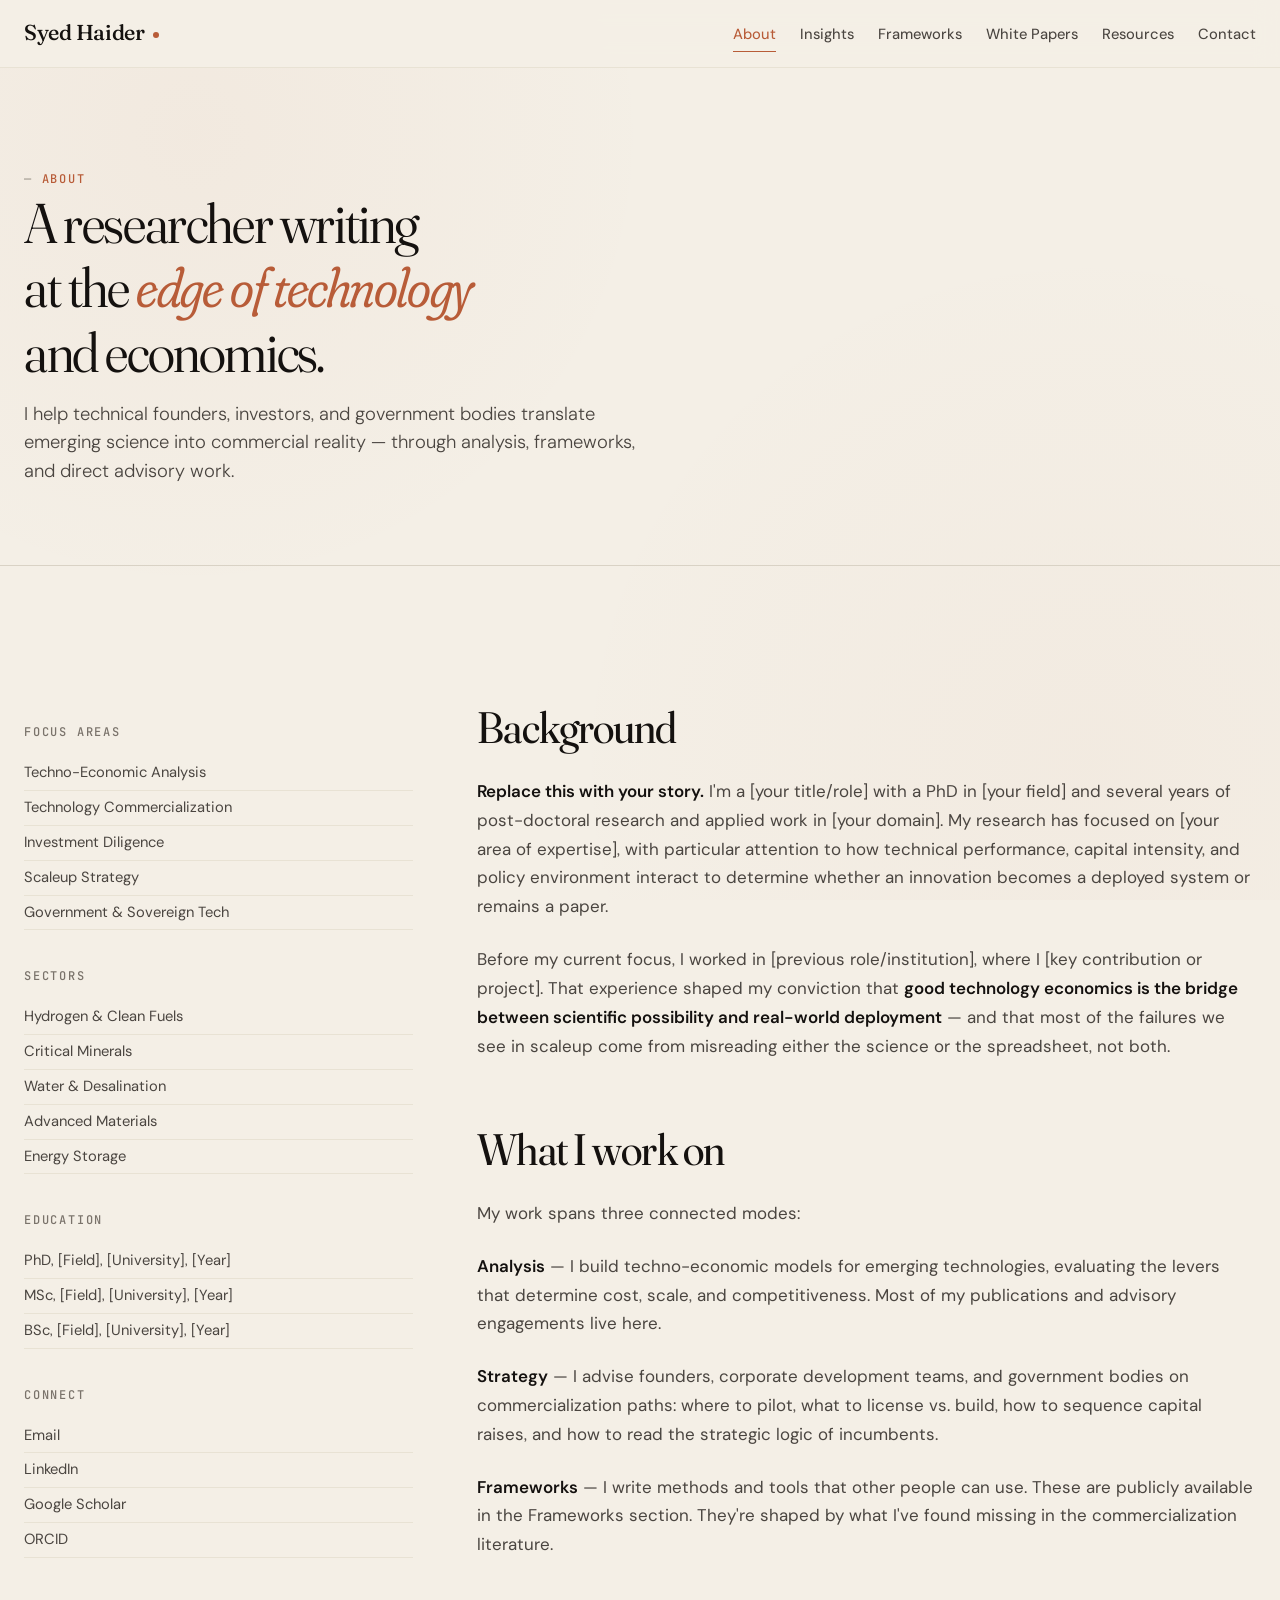
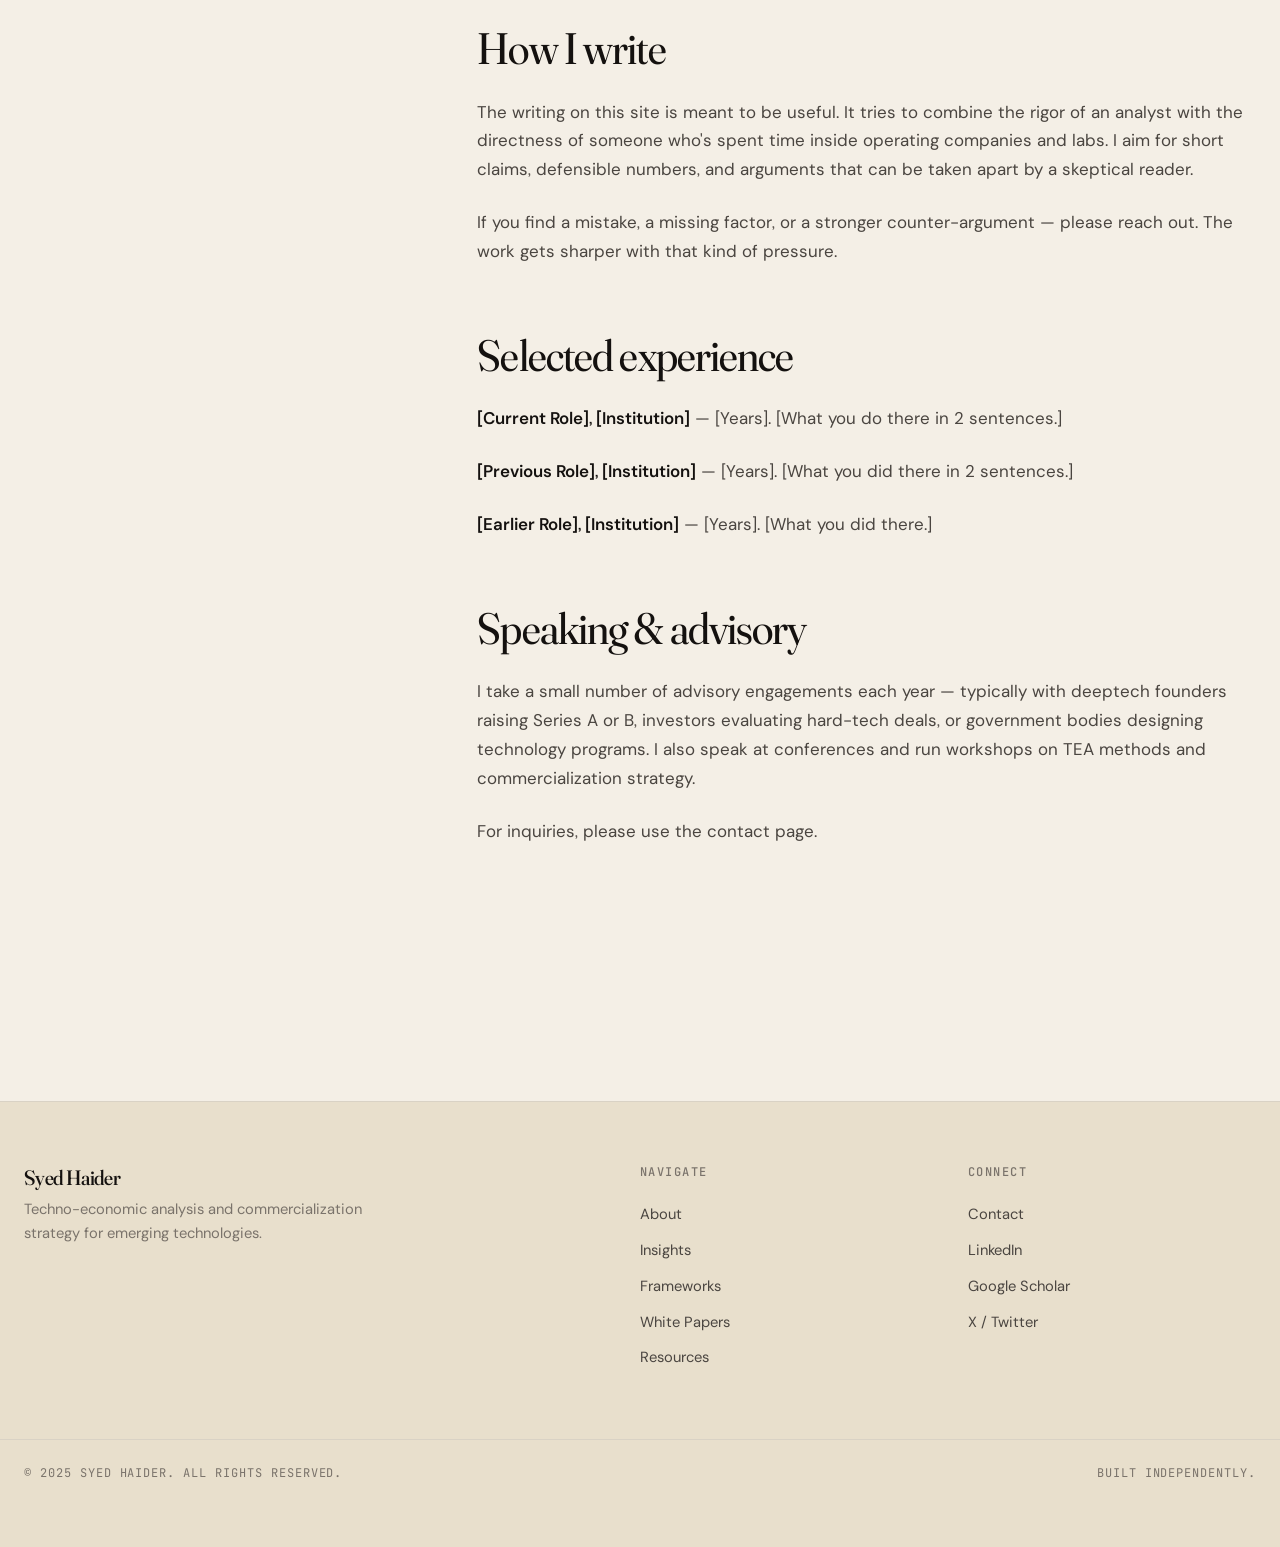
==== about.html @ 0ef3a5c2 "Update about.html" ====
<!DOCTYPE html>
<html lang="en">
<head>
  <meta charset="UTF-8">
  <meta name="viewport" content="width=device-width, initial-scale=1.0">
  <title>About — Syed Haider</title>
  <meta name="description" content="About Syed Haider — techno-economic analyst, technology commercialization specialist, and independent advisor.">
  <link rel="preconnect" href="https://fonts.googleapis.com">
  <link rel="preconnect" href="https://fonts.gstatic.com" crossorigin>
  <link href="https://fonts.googleapis.com/css2?family=Fraunces:ital,opsz,wght,SOFT@0,9..144,100..900,0..100;1,9..144,100..900,0..100&family=DM+Sans:opsz,wght@9..40,300..700&family=JetBrains+Mono:wght@400;500&display=swap" rel="stylesheet">
  <link rel="stylesheet" href="css/styles.css">
</head>
<body>

  <nav class="nav">
    <div class="nav-inner">
      <a href="index.html" class="nav-brand">Syed Haider</a>
      <button class="nav-toggle" aria-label="Toggle navigation"><span></span><span></span><span></span></button>
      <ul class="nav-links">
        <li><a href="about.html" class="active">About</a></li>
        <li><a href="insights.html">Insights</a></li>
        <li><a href="frameworks.html">Frameworks</a></li>
        <li><a href="white-papers.html">White Papers</a></li>
        <li><a href="resources.html">Resources</a></li>
        <li><a href="contact.html">Contact</a></li>
      </ul>
    </div>
  </nav>

  <header class="page-header">
    <div class="container">
      <span class="eyebrow fade-up">About</span>
      <h1 class="fade-up">A researcher writing<br>at the <em>edge of technology</em><br>and economics.</h1>
      <p class="lead fade-up">I help technical founders, investors, and government bodies translate emerging science into commercial reality — through analysis, frameworks, and direct advisory work.</p>
    </div>
  </header>

  <section>
    <div class="container">
      <div class="about-grid">

        <!-- SIDEBAR -->
        <aside class="about-sidebar">

          <h4>Focus Areas</h4>
          <ul>
            <li>Techno-Economic Analysis</li>
            <li>Technology Commercialization</li>
            <li>Investment Diligence</li>
            <li>Scaleup Strategy</li>
            <li>Government & Sovereign Tech</li>
          </ul>

          <h4>Sectors</h4>
          <ul>
            <li>Hydrogen & Clean Fuels</li>
            <li>Critical Minerals</li>
            <li>Water & Desalination</li>
            <li>Advanced Materials</li>
            <li>Energy Storage</li>
          </ul>

          <h4>Education</h4>
          <ul>
            <li>PhD, [Field], [University], [Year]</li>
            <li>MSc, [Field], [University], [Year]</li>
            <li>BSc, [Field], [University], [Year]</li>
          </ul>

          <h4>Connect</h4>
          <ul>
            <li><a href="contact.html">Email</a></li>
            <li><a href="#" target="_blank">LinkedIn</a></li>
            <li><a href="#" target="_blank">Google Scholar</a></li>
            <li><a href="#" target="_blank">ORCID</a></li>
          </ul>

        </aside>

        <!-- MAIN CONTENT -->
        <div class="about-content">

          <h2>Background</h2>
          <p>
            <strong>Replace this with your story.</strong> I'm a [your title/role] with a PhD in [your field] and several years of post-doctoral research and applied work in [your domain].
            My research has focused on [your area of expertise], with particular attention to how technical performance, capital intensity, and policy environment interact to determine whether an innovation becomes a deployed system or remains a paper.
          </p>
          <p>
            Before my current focus, I worked in [previous role/institution], where I [key contribution or project]. That experience shaped my conviction that <strong>good technology economics is the bridge between scientific possibility and real-world deployment</strong> — and that most of the failures we see in scaleup come from misreading either the science or the spreadsheet, not both.
          </p>

          <h2>What I work on</h2>
          <p>
            My work spans three connected modes:
          </p>
          <p>
            <strong>Analysis</strong> — I build techno-economic models for emerging technologies, evaluating the levers that determine cost, scale, and competitiveness. Most of my publications and advisory engagements live here.
          </p>
          <p>
            <strong>Strategy</strong> — I advise founders, corporate development teams, and government bodies on commercialization paths: where to pilot, what to license vs. build, how to sequence capital raises, and how to read the strategic logic of incumbents.
          </p>
          <p>
            <strong>Frameworks</strong> — I write methods and tools that other people can use. These are publicly available in the <a href="frameworks.html">Frameworks</a> section. They're shaped by what I've found missing in the commercialization literature.
          </p>

          <h2>How I write</h2>
          <p>
            The writing on this site is meant to be useful. It tries to combine the rigor of an analyst with the directness of someone who's spent time inside operating companies and labs. I aim for short claims, defensible numbers, and arguments that can be taken apart by a skeptical reader.
          </p>
          <p>
            If you find a mistake, a missing factor, or a stronger counter-argument — please reach out. The work gets sharper with that kind of pressure.
          </p>

          <h2>Selected experience</h2>
          <p>
            <strong>[Current Role], [Institution]</strong> — [Years]. [What you do there in 2 sentences.]
          </p>
          <p>
            <strong>[Previous Role], [Institution]</strong> — [Years]. [What you did there in 2 sentences.]
          </p>
          <p>
            <strong>[Earlier Role], [Institution]</strong> — [Years]. [What you did there.]
          </p>

          <h2>Speaking & advisory</h2>
          <p>
            I take a small number of advisory engagements each year — typically with deeptech founders raising Series A or B, investors evaluating hard-tech deals, or government bodies designing technology programs. I also speak at conferences and run workshops on TEA methods and commercialization strategy.
          </p>
          <p>
            For inquiries, please use the <a href="contact.html">contact page</a>.
          </p>

        </div>
      </div>
    </div>
  </section>

  <footer class="footer">
    <div class="footer-inner">
      <div class="footer-brand">
        <h4>Syed Haider</h4>
        <p>Techno-economic analysis and commercialization strategy for emerging technologies.</p>
      </div>
      <div class="footer-col">
        <h5>Navigate</h5>
        <ul>
          <li><a href="about.html">About</a></li>
          <li><a href="insights.html">Insights</a></li>
          <li><a href="frameworks.html">Frameworks</a></li>
          <li><a href="white-papers.html">White Papers</a></li>
          <li><a href="resources.html">Resources</a></li>
        </ul>
      </div>
      <div class="footer-col">
        <h5>Connect</h5>
        <ul>
          <li><a href="contact.html">Contact</a></li>
          <li><a href="#" target="_blank">LinkedIn</a></li>
          <li><a href="#" target="_blank">Google Scholar</a></li>
          <li><a href="#" target="_blank">X / Twitter</a></li>
        </ul>
      </div>
    </div>
    <div class="footer-bottom">
      <span>© 2025 Syed Haider. All rights reserved.</span>
      <span>Built independently.</span>
    </div>
  </footer>

  <script src="js/main.js"></script>
</body>
</html>
---- css/styles.css ----
/* ============================================================
   PERSONAL WEBSITE — EDITORIAL ANALYST AESTHETIC
   Built for techno-economic analysis & technology commercialization
   ============================================================ */

/* -------- DESIGN TOKENS -------- */
:root {
  /* Paper palette */
  --paper: #F4EFE6;
  --paper-alt: #FBFAF6;
  --paper-soft: #EEE7D8;
  --paper-deep: #E8DFCC;

  /* Ink palette */
  --ink: #14110F;
  --ink-mid: #4A4540;
  --ink-soft: #7A736B;
  --ink-faint: #A39D93;

  /* Accent — terracotta/rust */
  --accent: #B85C38;
  --accent-dark: #8C3F1F;
  --accent-soft: #E8B597;
  --accent-faint: #F4D9C5;

  /* Structural */
  --border: #D9D2C5;
  --border-soft: #E8E2D4;
  --border-strong: #A39D93;

  /* Typography */
  --font-display: 'Fraunces', 'Times New Roman', Georgia, serif;
  --font-body: 'DM Sans', -apple-system, BlinkMacSystemFont, sans-serif;
  --font-mono: 'JetBrains Mono', 'Courier New', monospace;

  /* Spacing scale */
  --space-2xs: 0.25rem;
  --space-xs: 0.5rem;
  --space-sm: 1rem;
  --space-md: 1.5rem;
  --space-lg: 2.5rem;
  --space-xl: 4rem;
  --space-2xl: 6rem;
  --space-3xl: 9rem;

  /* Layout */
  --container-max: 1280px;
  --content-max: 720px;
  --content-wide: 920px;

  /* Motion */
  --transition: 0.3s cubic-bezier(0.4, 0, 0.2, 1);
  --transition-slow: 0.6s cubic-bezier(0.4, 0, 0.2, 1);
}

/* -------- RESET & BASE -------- */
*, *::before, *::after {
  box-sizing: border-box;
  margin: 0;
  padding: 0;
}

html {
  scroll-behavior: smooth;
  -webkit-text-size-adjust: 100%;
}

body {
  font-family: var(--font-body);
  font-size: 17px;
  line-height: 1.6;
  color: var(--ink);
  background: var(--paper);
  background-image:
    radial-gradient(circle at 15% 15%, rgba(184, 92, 56, 0.04) 0%, transparent 35%),
    radial-gradient(circle at 85% 85%, rgba(184, 92, 56, 0.03) 0%, transparent 40%);
  background-attachment: fixed;
  -webkit-font-smoothing: antialiased;
  -moz-osx-font-smoothing: grayscale;
  font-feature-settings: 'kern', 'liga', 'ss01';
  min-height: 100vh;
}

img { max-width: 100%; height: auto; display: block; }
a { color: inherit; text-decoration: none; transition: color var(--transition); }
button { font: inherit; cursor: pointer; border: none; background: none; color: inherit; }

/* -------- TYPOGRAPHY -------- */
h1, h2, h3, h4, h5, h6 {
  font-family: var(--font-display);
  font-weight: 400;
  line-height: 1.15;
  color: var(--ink);
  font-feature-settings: 'kern', 'liga', 'ss01', 'ss02';
  font-variation-settings: 'opsz' 144, 'SOFT' 30;
}

h1 {
  font-size: clamp(2.5rem, 5.5vw, 4.75rem);
  letter-spacing: -0.025em;
  font-weight: 350;
}

h2 {
  font-size: clamp(1.75rem, 3.5vw, 2.75rem);
  letter-spacing: -0.02em;
  font-weight: 400;
}

h3 {
  font-size: clamp(1.4rem, 2.5vw, 1.85rem);
  letter-spacing: -0.015em;
}

h4 {
  font-size: 1.25rem;
  letter-spacing: -0.01em;
  font-weight: 500;
}

p {
  margin-bottom: var(--space-sm);
  color: var(--ink-mid);
}

p.lead {
  font-size: 1.25rem;
  line-height: 1.55;
  color: var(--ink);
  font-weight: 300;
}

.eyebrow {
  font-family: var(--font-mono);
  font-size: 0.75rem;
  letter-spacing: 0.15em;
  text-transform: uppercase;
  color: var(--accent);
  font-weight: 500;
  display: inline-block;
}

.eyebrow::before {
  content: '— ';
  color: var(--ink-faint);
}

.mono { font-family: var(--font-mono); font-size: 0.85em; letter-spacing: -0.01em; }

/* -------- LAYOUT -------- */
.container {
  max-width: var(--container-max);
  margin: 0 auto;
  padding: 0 var(--space-md);
}

.container-content {
  max-width: var(--content-max);
  margin: 0 auto;
  padding: 0 var(--space-md);
}

.container-wide {
  max-width: var(--content-wide);
  margin: 0 auto;
  padding: 0 var(--space-md);
}

section { padding: var(--space-2xl) 0; }

/* -------- NAVIGATION -------- */
.nav {
  position: sticky;
  top: 0;
  z-index: 100;
  background: rgba(244, 239, 230, 0.88);
  backdrop-filter: blur(12px);
  -webkit-backdrop-filter: blur(12px);
  border-bottom: 1px solid var(--border-soft);
}

.nav-inner {
  max-width: var(--container-max);
  margin: 0 auto;
  padding: var(--space-sm) var(--space-md);
  display: flex;
  align-items: center;
  justify-content: space-between;
  gap: var(--space-md);
}

.nav-brand {
  font-family: var(--font-display);
  font-size: 1.35rem;
  font-weight: 500;
  letter-spacing: -0.02em;
  color: var(--ink);
  display: flex;
  align-items: baseline;
  gap: 0.4em;
}

.nav-brand::after {
  content: '';
  display: inline-block;
  width: 6px;
  height: 6px;
  background: var(--accent);
  border-radius: 50%;
  transform: translateY(-2px);
}

.nav-links {
  display: flex;
  list-style: none;
  gap: var(--space-md);
  align-items: center;
}

.nav-links a {
  font-size: 0.92rem;
  color: var(--ink-mid);
  padding: 0.4em 0;
  position: relative;
  font-weight: 450;
}

.nav-links a:hover { color: var(--ink); }

.nav-links a.active {
  color: var(--accent);
}

.nav-links a.active::after {
  content: '';
  position: absolute;
  bottom: -2px;
  left: 0;
  right: 0;
  height: 1px;
  background: var(--accent);
}

.nav-toggle {
  display: none;
  flex-direction: column;
  gap: 5px;
  padding: 6px;
}

.nav-toggle span {
  width: 22px;
  height: 1.5px;
  background: var(--ink);
  transition: var(--transition);
}

/* -------- HERO -------- */
.hero {
  padding: var(--space-3xl) 0 var(--space-2xl);
  position: relative;
  overflow: hidden;
}

.hero-grid {
  display: grid;
  grid-template-columns: 1fr;
  gap: var(--space-xl);
  align-items: end;
}

.hero h1 {
  margin-bottom: var(--space-md);
  font-weight: 350;
}

.hero h1 em {
  font-style: italic;
  color: var(--accent);
  font-weight: 300;
  font-variation-settings: 'opsz' 144, 'SOFT' 100;
}

.hero-meta {
  display: flex;
  flex-wrap: wrap;
  gap: var(--space-md);
  margin-top: var(--space-lg);
  padding-top: var(--space-md);
  border-top: 1px solid var(--border);
  font-family: var(--font-mono);
  font-size: 0.8rem;
  letter-spacing: 0.05em;
  text-transform: uppercase;
  color: var(--ink-soft);
}

.hero-meta span::before {
  content: '◆ ';
  color: var(--accent);
  font-size: 0.7em;
  margin-right: 0.4em;
}

/* -------- LATEST INSIGHTS GRID -------- */
.section-header {
  display: flex;
  justify-content: space-between;
  align-items: end;
  margin-bottom: var(--space-xl);
  padding-bottom: var(--space-sm);
  border-bottom: 1px solid var(--border);
  gap: var(--space-md);
  flex-wrap: wrap;
}

.section-header h2 { margin-top: var(--space-xs); }

.section-link {
  font-family: var(--font-mono);
  font-size: 0.78rem;
  letter-spacing: 0.1em;
  text-transform: uppercase;
  color: var(--accent);
  border-bottom: 1px solid var(--accent);
  padding-bottom: 2px;
  transition: var(--transition);
}

.section-link:hover {
  color: var(--accent-dark);
  letter-spacing: 0.14em;
}

/* Insights grid */
.insights-grid {
  display: grid;
  grid-template-columns: repeat(auto-fit, minmax(280px, 1fr));
  gap: var(--space-lg);
}

.insight-card {
  display: flex;
  flex-direction: column;
  padding: var(--space-md) 0;
  border-top: 1px solid var(--ink);
  transition: var(--transition);
  background: transparent;
}

.insight-card:hover { transform: translateY(-3px); }
.insight-card:hover h3 { color: var(--accent); }

.insight-card .category {
  font-family: var(--font-mono);
  font-size: 0.7rem;
  letter-spacing: 0.12em;
  text-transform: uppercase;
  color: var(--accent);
  margin-bottom: var(--space-sm);
}

.insight-card h3 {
  margin-bottom: var(--space-sm);
  transition: color var(--transition);
}

.insight-card p {
  color: var(--ink-soft);
  font-size: 0.94rem;
  line-height: 1.55;
}

.insight-card .meta {
  margin-top: auto;
  padding-top: var(--space-sm);
  font-family: var(--font-mono);
  font-size: 0.72rem;
  letter-spacing: 0.05em;
  color: var(--ink-faint);
  text-transform: uppercase;
}

/* -------- ABOUT PREVIEW -------- */
.about-preview {
  display: grid;
  grid-template-columns: 1fr 2fr;
  gap: var(--space-xl);
  align-items: start;
  padding: var(--space-2xl) 0;
  border-top: 1px solid var(--border);
}

.about-preview-label {
  font-family: var(--font-mono);
  font-size: 0.78rem;
  letter-spacing: 0.15em;
  text-transform: uppercase;
  color: var(--ink-soft);
  padding-top: 0.6em;
}

.about-preview-content p {
  font-family: var(--font-display);
  font-size: clamp(1.25rem, 2.2vw, 1.7rem);
  line-height: 1.4;
  color: var(--ink);
  font-weight: 350;
  margin-bottom: var(--space-md);
  font-variation-settings: 'opsz' 96, 'SOFT' 40;
}

.about-preview-content p:last-child { margin-bottom: 0; }

/* -------- FRAMEWORKS PREVIEW -------- */
.frameworks-list {
  display: grid;
  grid-template-columns: 1fr;
  gap: 0;
  margin-top: var(--space-lg);
}

.framework-row {
  display: grid;
  grid-template-columns: 60px 1fr auto;
  gap: var(--space-lg);
  padding: var(--space-lg) 0;
  border-top: 1px solid var(--border);
  align-items: center;
  transition: var(--transition);
  position: relative;
}

.framework-row:last-child { border-bottom: 1px solid var(--border); }

.framework-row:hover {
  padding-left: var(--space-md);
}

.framework-row:hover h3 { color: var(--accent); }
.framework-row:hover .framework-number { color: var(--accent); }

.framework-number {
  font-family: var(--font-mono);
  font-size: 0.85rem;
  color: var(--ink-faint);
  letter-spacing: 0.05em;
  transition: var(--transition);
}

.framework-row h3 {
  font-size: clamp(1.3rem, 2vw, 1.65rem);
  margin-bottom: var(--space-2xs);
  transition: color var(--transition);
}

.framework-row p {
  color: var(--ink-soft);
  font-size: 0.95rem;
  margin: 0;
}

.framework-arrow {
  font-family: var(--font-display);
  font-size: 1.5rem;
  color: var(--ink-faint);
  transition: var(--transition);
}

.framework-row:hover .framework-arrow {
  color: var(--accent);
  transform: translateX(6px);
}

/* -------- ABOUT PAGE -------- */
.about-hero {
  padding: var(--space-2xl) 0 var(--space-lg);
}

.about-grid {
  display: grid;
  grid-template-columns: 1fr 2fr;
  gap: var(--space-xl);
  align-items: start;
  padding: var(--space-lg) 0;
}

.about-sidebar {
  position: sticky;
  top: 100px;
  padding-top: var(--space-md);
}

.about-sidebar h4 {
  font-family: var(--font-mono);
  font-size: 0.75rem;
  letter-spacing: 0.15em;
  text-transform: uppercase;
  color: var(--ink-soft);
  margin-bottom: var(--space-sm);
  font-weight: 500;
}

.about-sidebar ul {
  list-style: none;
  margin-bottom: var(--space-lg);
}

.about-sidebar li {
  padding: 0.35em 0;
  font-size: 0.92rem;
  color: var(--ink-mid);
  border-bottom: 1px solid var(--border-soft);
}

.about-content h2 {
  margin-top: var(--space-xl);
  margin-bottom: var(--space-md);
}

.about-content h2:first-child { margin-top: 0; }

.about-content p {
  font-size: 1.06rem;
  line-height: 1.7;
  margin-bottom: var(--space-md);
  color: var(--ink-mid);
}

.about-content p strong { color: var(--ink); font-weight: 600; }

/* -------- CATEGORY FILTER -------- */
.category-filter {
  display: flex;
  flex-wrap: wrap;
  gap: var(--space-xs);
  margin-bottom: var(--space-xl);
  padding-bottom: var(--space-md);
  border-bottom: 1px solid var(--border);
}

.filter-btn {
  font-family: var(--font-mono);
  font-size: 0.78rem;
  letter-spacing: 0.05em;
  text-transform: uppercase;
  padding: 0.5em 1em;
  background: transparent;
  border: 1px solid var(--border);
  color: var(--ink-mid);
  border-radius: 999px;
  transition: var(--transition);
}

.filter-btn:hover {
  border-color: var(--ink);
  color: var(--ink);
}

.filter-btn.active {
  background: var(--ink);
  color: var(--paper);
  border-color: var(--ink);
}

/* -------- POST / ARTICLE -------- */
.post-header {
  padding: var(--space-2xl) 0 var(--space-lg);
  border-bottom: 1px solid var(--border);
  margin-bottom: var(--space-xl);
}

.post-meta {
  display: flex;
  gap: var(--space-md);
  margin-bottom: var(--space-md);
  font-family: var(--font-mono);
  font-size: 0.78rem;
  text-transform: uppercase;
  letter-spacing: 0.08em;
  color: var(--ink-soft);
}

.post-meta .category { color: var(--accent); font-weight: 500; }

.post-content {
  max-width: var(--content-max);
  margin: 0 auto;
  padding: 0 var(--space-md);
}

.post-content h2 {
  margin-top: var(--space-xl);
  margin-bottom: var(--space-md);
}

.post-content h3 {
  margin-top: var(--space-lg);
  margin-bottom: var(--space-sm);
}

.post-content p {
  font-size: 1.08rem;
  line-height: 1.75;
  margin-bottom: var(--space-md);
  color: var(--ink-mid);
}

.post-content ul, .post-content ol {
  margin-bottom: var(--space-md);
  padding-left: var(--space-md);
}

.post-content li {
  font-size: 1.05rem;
  line-height: 1.7;
  margin-bottom: 0.5em;
  color: var(--ink-mid);
}

.post-content blockquote {
  border-left: 3px solid var(--accent);
  padding: var(--space-sm) var(--space-md);
  margin: var(--space-md) 0;
  font-family: var(--font-display);
  font-size: 1.3rem;
  line-height: 1.4;
  color: var(--ink);
  font-style: italic;
  background: var(--paper-alt);
}

.post-content code {
  font-family: var(--font-mono);
  font-size: 0.92em;
  background: var(--paper-soft);
  padding: 0.15em 0.4em;
  border-radius: 3px;
  color: var(--accent-dark);
}

.post-content table {
  width: 100%;
  border-collapse: collapse;
  margin: var(--space-md) 0;
  font-size: 0.95rem;
}

.post-content th, .post-content td {
  padding: 0.7em 1em;
  text-align: left;
  border-bottom: 1px solid var(--border);
}

.post-content th {
  font-family: var(--font-mono);
  font-size: 0.78rem;
  letter-spacing: 0.05em;
  text-transform: uppercase;
  color: var(--ink-soft);
  border-bottom: 2px solid var(--ink);
}

.post-content a {
  color: var(--accent);
  border-bottom: 1px solid var(--accent-soft);
  transition: var(--transition);
}

.post-content a:hover {
  color: var(--accent-dark);
  border-bottom-color: var(--accent-dark);
}

/* -------- WHITE PAPERS / RESOURCES -------- */
.paper-list {
  display: flex;
  flex-direction: column;
  gap: 0;
}

.paper-item {
  display: grid;
  grid-template-columns: auto 1fr auto;
  gap: var(--space-lg);
  padding: var(--space-lg) 0;
  border-top: 1px solid var(--border);
  align-items: center;
  transition: var(--transition);
}

.paper-item:last-child { border-bottom: 1px solid var(--border); }

.paper-item:hover h3 { color: var(--accent); }

.paper-date {
  font-family: var(--font-mono);
  font-size: 0.8rem;
  color: var(--ink-soft);
  letter-spacing: 0.05em;
  text-transform: uppercase;
  white-space: nowrap;
}

.paper-content h3 {
  margin-bottom: var(--space-2xs);
  transition: color var(--transition);
}

.paper-content p {
  margin: 0;
  color: var(--ink-soft);
  font-size: 0.95rem;
}

.paper-action {
  font-family: var(--font-mono);
  font-size: 0.78rem;
  letter-spacing: 0.1em;
  text-transform: uppercase;
  color: var(--accent);
  border: 1px solid var(--border);
  padding: 0.6em 1em;
  border-radius: 999px;
  transition: var(--transition);
  white-space: nowrap;
}

.paper-action:hover {
  background: var(--ink);
  color: var(--paper);
  border-color: var(--ink);
}

/* -------- RESOURCE TYPES -------- */
.resource-group {
  margin-bottom: var(--space-2xl);
}

.resource-group h2 {
  margin-bottom: var(--space-md);
  padding-bottom: var(--space-xs);
  border-bottom: 1px solid var(--border);
}

.resource-grid {
  display: grid;
  grid-template-columns: repeat(auto-fit, minmax(280px, 1fr));
  gap: var(--space-md);
}

.resource-card {
  padding: var(--space-md);
  background: var(--paper-alt);
  border: 1px solid var(--border-soft);
  border-radius: 4px;
  transition: var(--transition);
}

.resource-card:hover {
  border-color: var(--accent);
  background: var(--paper);
  transform: translateY(-2px);
  box-shadow: 0 8px 24px rgba(20, 17, 15, 0.05);
}

.resource-card h4 {
  font-family: var(--font-display);
  font-size: 1.2rem;
  margin-bottom: var(--space-xs);
  color: var(--ink);
}

.resource-card p {
  font-size: 0.92rem;
  margin: 0;
  color: var(--ink-soft);
}

.resource-card .type {
  font-family: var(--font-mono);
  font-size: 0.7rem;
  letter-spacing: 0.12em;
  text-transform: uppercase;
  color: var(--accent);
  margin-bottom: var(--space-xs);
}

/* -------- CONTACT -------- */
.contact-grid {
  display: grid;
  grid-template-columns: 1fr 1fr;
  gap: var(--space-2xl);
  padding: var(--space-lg) 0;
}

.contact-info h3 {
  margin-bottom: var(--space-sm);
}

.contact-methods {
  list-style: none;
  margin-top: var(--space-lg);
}

.contact-methods li {
  padding: var(--space-sm) 0;
  border-top: 1px solid var(--border);
  display: grid;
  grid-template-columns: 100px 1fr;
  gap: var(--space-sm);
  align-items: baseline;
}

.contact-methods li:last-child { border-bottom: 1px solid var(--border); }

.contact-methods .label {
  font-family: var(--font-mono);
  font-size: 0.78rem;
  letter-spacing: 0.1em;
  text-transform: uppercase;
  color: var(--ink-soft);
}

.contact-methods a {
  color: var(--ink);
  border-bottom: 1px solid var(--border);
  transition: var(--transition);
}

.contact-methods a:hover {
  color: var(--accent);
  border-bottom-color: var(--accent);
}

.contact-form {
  background: var(--paper-alt);
  padding: var(--space-lg);
  border: 1px solid var(--border-soft);
  border-radius: 4px;
}

.form-group { margin-bottom: var(--space-md); }

.form-group label {
  display: block;
  font-family: var(--font-mono);
  font-size: 0.75rem;
  letter-spacing: 0.1em;
  text-transform: uppercase;
  color: var(--ink-soft);
  margin-bottom: var(--space-xs);
}

.form-group input,
.form-group textarea {
  width: 100%;
  padding: 0.75em 1em;
  font-family: var(--font-body);
  font-size: 1rem;
  background: var(--paper);
  border: 1px solid var(--border);
  border-radius: 4px;
  color: var(--ink);
  transition: var(--transition);
}

.form-group input:focus,
.form-group textarea:focus {
  outline: none;
  border-color: var(--accent);
  box-shadow: 0 0 0 3px var(--accent-faint);
}

.form-group textarea {
  min-height: 140px;
  resize: vertical;
  font-family: var(--font-body);
}

.btn {
  display: inline-block;
  padding: 0.9em 2em;
  font-family: var(--font-mono);
  font-size: 0.8rem;
  letter-spacing: 0.12em;
  text-transform: uppercase;
  background: var(--ink);
  color: var(--paper);
  border: 1px solid var(--ink);
  border-radius: 999px;
  transition: var(--transition);
  cursor: pointer;
}

.btn:hover {
  background: var(--accent);
  border-color: var(--accent);
  transform: translateY(-2px);
  box-shadow: 0 6px 16px rgba(184, 92, 56, 0.3);
}

.btn.btn-outline {
  background: transparent;
  color: var(--ink);
}

.btn.btn-outline:hover {
  background: var(--ink);
  color: var(--paper);
}

/* -------- FOOTER -------- */
.footer {
  border-top: 1px solid var(--border);
  margin-top: var(--space-2xl);
  padding: var(--space-xl) 0 var(--space-lg);
  background: var(--paper-deep);
}

.footer-inner {
  max-width: var(--container-max);
  margin: 0 auto;
  padding: 0 var(--space-md);
  display: grid;
  grid-template-columns: 2fr 1fr 1fr;
  gap: var(--space-lg);
}

.footer-brand h4 {
  font-family: var(--font-display);
  font-size: 1.3rem;
  margin-bottom: var(--space-xs);
}

.footer-brand p {
  font-size: 0.92rem;
  color: var(--ink-soft);
  max-width: 380px;
}

.footer-col h5 {
  font-family: var(--font-mono);
  font-size: 0.75rem;
  letter-spacing: 0.12em;
  text-transform: uppercase;
  color: var(--ink-soft);
  margin-bottom: var(--space-sm);
  font-weight: 500;
}

.footer-col ul { list-style: none; }
.footer-col li { padding: 0.25em 0; }
.footer-col a {
  font-size: 0.92rem;
  color: var(--ink-mid);
}
.footer-col a:hover { color: var(--accent); }

.footer-bottom {
  max-width: var(--container-max);
  margin: var(--space-xl) auto 0;
  padding: var(--space-md);
  border-top: 1px solid var(--border);
  display: flex;
  justify-content: space-between;
  font-family: var(--font-mono);
  font-size: 0.75rem;
  color: var(--ink-soft);
  text-transform: uppercase;
  letter-spacing: 0.08em;
  flex-wrap: wrap;
  gap: var(--space-sm);
}

/* -------- PAGE HEADER (sub-pages) -------- */
.page-header {
  padding: var(--space-2xl) 0 var(--space-xl);
  border-bottom: 1px solid var(--border);
}

.page-header h1 {
  font-size: clamp(2.2rem, 4.5vw, 3.5rem);
  margin-bottom: var(--space-sm);
  font-weight: 350;
}

.page-header h1 em {
  font-style: italic;
  color: var(--accent);
  font-variation-settings: 'opsz' 144, 'SOFT' 100;
}

.page-header .lead {
  max-width: 620px;
  color: var(--ink-mid);
  font-weight: 300;
  font-size: 1.15rem;
}

/* -------- ANIMATIONS -------- */
@keyframes fadeUp {
  from { opacity: 0; transform: translateY(20px); }
  to { opacity: 1; transform: translateY(0); }
}

.fade-up {
  animation: fadeUp 0.8s cubic-bezier(0.16, 1, 0.3, 1) both;
}

.fade-up:nth-child(2) { animation-delay: 0.08s; }
.fade-up:nth-child(3) { animation-delay: 0.16s; }
.fade-up:nth-child(4) { animation-delay: 0.24s; }
.fade-up:nth-child(5) { animation-delay: 0.32s; }
.fade-up:nth-child(6) { animation-delay: 0.4s; }

/* -------- RESPONSIVE -------- */
@media (max-width: 880px) {
  body { font-size: 16px; }

  .nav-toggle { display: flex; }

  .nav-links {
    position: fixed;
    top: 60px;
    left: 0;
    right: 0;
    background: var(--paper);
    flex-direction: column;
    align-items: flex-start;
    padding: var(--space-md);
    gap: var(--space-sm);
    border-bottom: 1px solid var(--border);
    transform: translateY(-120%);
    transition: transform var(--transition);
    box-shadow: 0 6px 20px rgba(20, 17, 15, 0.08);
  }

  .nav-links.open { transform: translateY(0); }

  .nav-links a { font-size: 1.05rem; padding: 0.5em 0; width: 100%; }

  .about-preview { grid-template-columns: 1fr; gap: var(--space-md); }

  .about-grid { grid-template-columns: 1fr; }
  .about-sidebar { position: static; padding-bottom: var(--space-lg); border-bottom: 1px solid var(--border); }

  .contact-grid { grid-template-columns: 1fr; }

  .footer-inner { grid-template-columns: 1fr; }

  .framework-row { grid-template-columns: 40px 1fr auto; gap: var(--space-md); }
  .framework-row:hover { padding-left: var(--space-sm); }

  .paper-item { grid-template-columns: 1fr; gap: var(--space-xs); }
  .paper-action { justify-self: start; }

  .contact-methods li { grid-template-columns: 1fr; gap: var(--space-2xs); }
  .contact-methods li .label { margin-bottom: 0; }

  section { padding: var(--space-xl) 0; }
  .hero { padding: var(--space-2xl) 0 var(--space-xl); }
}

/* -------- UTILITIES -------- */
.hidden { display: none !important; }
.text-center { text-align: center; }
.mt-lg { margin-top: var(--space-lg); }
.mb-lg { margin-bottom: var(--space-lg); }

::selection {
  background: var(--accent);
  color: var(--paper);
}
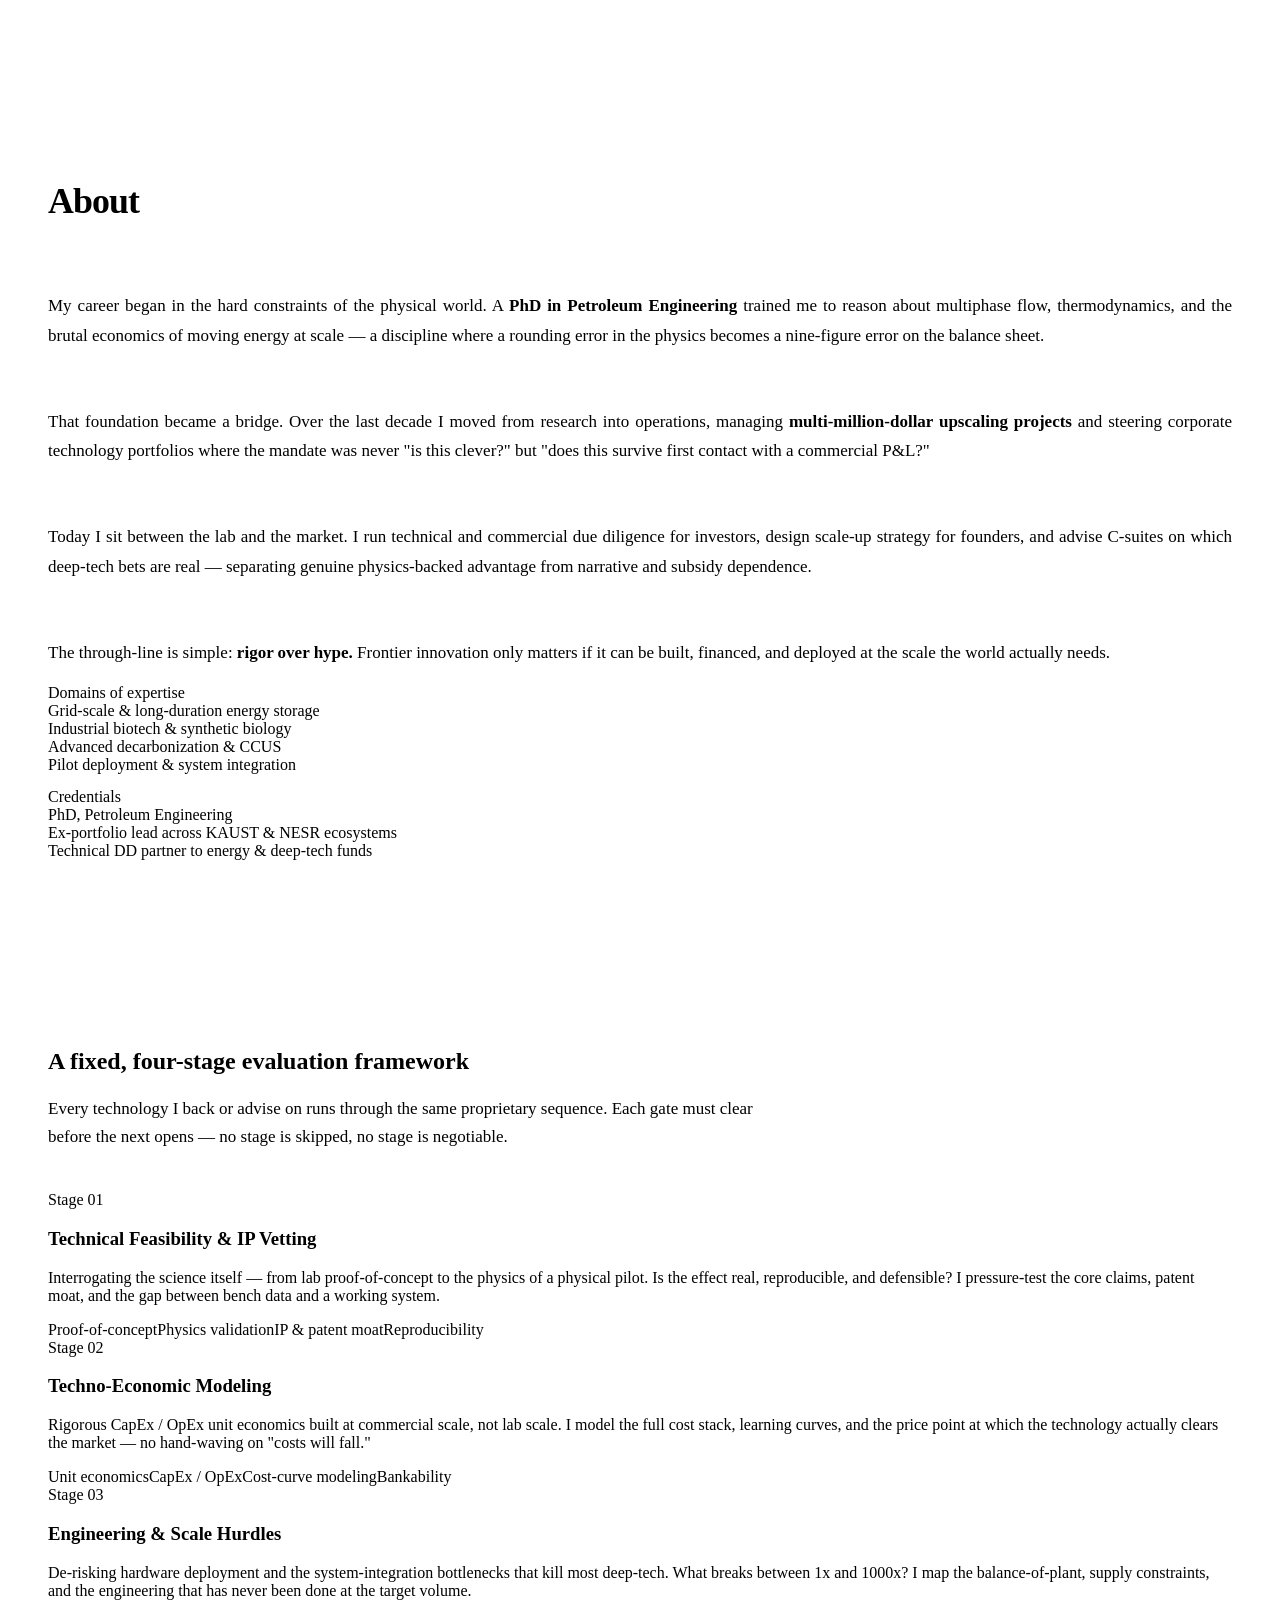
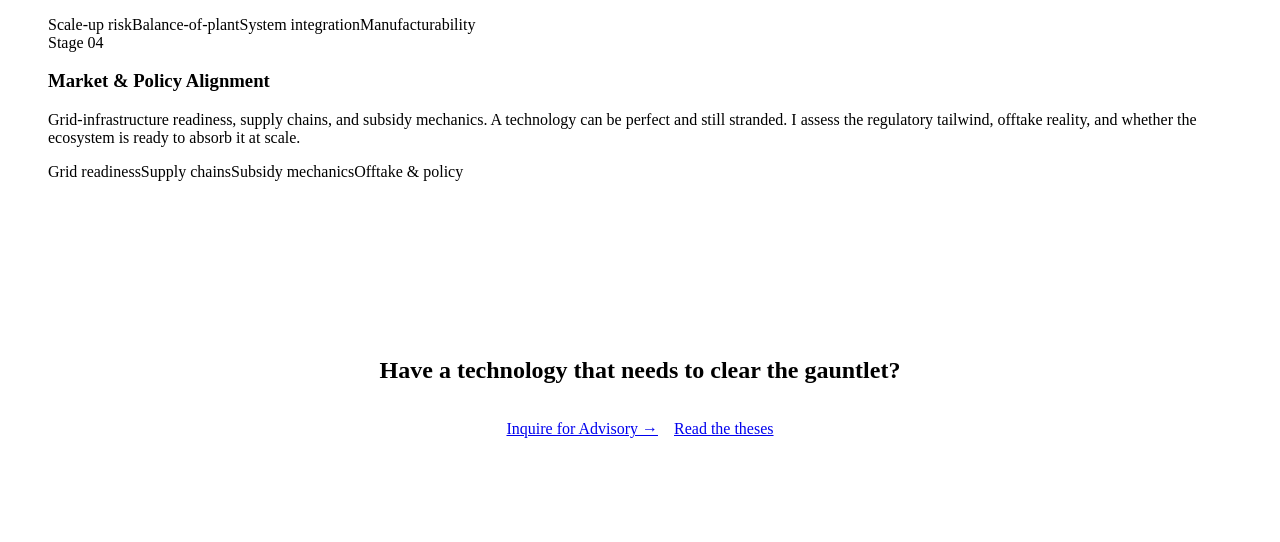
==== commit e10f1b7d: "Add files via upload" ====
--- a/about.html
+++ b/about.html
@@ -3,170 +3,98 @@
 <head>
   <meta charset="UTF-8">
   <meta name="viewport" content="width=device-width, initial-scale=1.0">
-  <title>About — Syed Haider</title>
-  <meta name="description" content="About Syed Haider — techno-economic analyst, technology commercialization specialist, and independent advisor.">
+  <title>About &amp; Framework · Dr. Syed Haider</title>
   <link rel="preconnect" href="https://fonts.googleapis.com">
   <link rel="preconnect" href="https://fonts.gstatic.com" crossorigin>
-  <link href="https://fonts.googleapis.com/css2?family=Fraunces:ital,opsz,wght,SOFT@0,9..144,100..900,0..100;1,9..144,100..900,0..100&family=DM+Sans:opsz,wght@9..40,300..700&family=JetBrains+Mono:wght@400;500&display=swap" rel="stylesheet">
-  <link rel="stylesheet" href="css/styles.css">
+  <link href="https://fonts.googleapis.com/css2?family=Plus+Jakarta+Sans:wght@400;500;600;700;800&display=swap" rel="stylesheet">
+  <link rel="stylesheet" href="assets/css/styles.css">
 </head>
-<body>
+<body data-page="about">
 
-  <nav class="nav">
-    <div class="nav-inner">
-      <a href="index.html" class="nav-brand">Syed Haider</a>
-      <button class="nav-toggle" aria-label="Toggle navigation"><span></span><span></span><span></span></button>
-      <ul class="nav-links">
-        <li><a href="about.html" class="active">About</a></li>
-        <li><a href="insights.html">Insights</a></li>
-        <li><a href="frameworks.html">Frameworks</a></li>
-        <li><a href="white-papers.html">White Papers</a></li>
-        <li><a href="resources.html">Resources</a></li>
-        <li><a href="contact.html">Contact</a></li>
-      </ul>
+  <!-- ============ NARRATIVE / EXECUTIVE PROFILE ============ -->
+  <section class="section wrap" style="padding:172px 40px 32px;">
+    <span class="eyebrow" style="font-size:clamp(26px,2.8vw,38px); font-weight:800; letter-spacing:-0.025em; text-transform:none;">About</span>
+  </section>
+
+  <section class="section wrap two-col" style="padding:20px 40px 96px;">
+    <div style="display:flex; flex-direction:column; gap:22px; font-size:17px; line-height:1.75; color:var(--ink-soft); text-align:justify; text-wrap:pretty;">
+      <p>My career began in the hard constraints of the physical world. A <b style="color:var(--ink)">PhD in Petroleum Engineering</b> trained me to reason about multiphase flow, thermodynamics, and the brutal economics of moving energy at scale — a discipline where a rounding error in the physics becomes a nine-figure error on the balance sheet.</p>
+      <p>That foundation became a bridge. Over the last decade I moved from research into operations, managing <b style="color:var(--ink)">multi-million-dollar upscaling projects</b> and steering corporate technology portfolios where the mandate was never "is this clever?" but "does this survive first contact with a commercial P&amp;L?"</p>
+      <p>Today I sit between the lab and the market. I run technical and commercial due diligence for investors, design scale-up strategy for founders, and advise C-suites on which deep-tech bets are real — separating genuine physics-backed advantage from narrative and subsidy dependence.</p>
+      <p>The through-line is simple: <b style="color:var(--gold)">rigor over hype.</b> Frontier innovation only matters if it can be built, financed, and deployed at the scale the world actually needs.</p>
     </div>
-  </nav>
 
-  <header class="page-header">
-    <div class="container">
-      <span class="eyebrow fade-up">About</span>
-      <h1 class="fade-up">A researcher writing<br>at the <em>edge of technology</em><br>and economics.</h1>
-      <p class="lead fade-up">I help technical founders, investors, and government bodies translate emerging science into commercial reality — through analysis, frameworks, and direct advisory work.</p>
-    </div>
-  </header>
-
-  <section>
-    <div class="container">
-      <div class="about-grid">
-
-        <!-- SIDEBAR -->
-        <aside class="about-sidebar">
-
-          <h4>Focus Areas</h4>
-          <ul>
-            <li>Techno-Economic Analysis</li>
-            <li>Technology Commercialization</li>
-            <li>Investment Diligence</li>
-            <li>Scaleup Strategy</li>
-            <li>Government & Sovereign Tech</li>
-          </ul>
-
-          <h4>Sectors</h4>
-          <ul>
-            <li>Hydrogen & Clean Fuels</li>
-            <li>Critical Minerals</li>
-            <li>Water & Desalination</li>
-            <li>Advanced Materials</li>
-            <li>Energy Storage</li>
-          </ul>
-
-          <h4>Education</h4>
-          <ul>
-            <li>PhD, [Field], [University], [Year]</li>
-            <li>MSc, [Field], [University], [Year]</li>
-            <li>BSc, [Field], [University], [Year]</li>
-          </ul>
-
-          <h4>Connect</h4>
-          <ul>
-            <li><a href="contact.html">Email</a></li>
-            <li><a href="#" target="_blank">LinkedIn</a></li>
-            <li><a href="#" target="_blank">Google Scholar</a></li>
-            <li><a href="#" target="_blank">ORCID</a></li>
-          </ul>
-
-        </aside>
-
-        <!-- MAIN CONTENT -->
-        <div class="about-content">
-
-          <h2>Background</h2>
-          <p>
-            <strong>Replace this with your story.</strong> I'm a [your title/role] with a PhD in [your field] and several years of post-doctoral research and applied work in [your domain].
-            My research has focused on [your area of expertise], with particular attention to how technical performance, capital intensity, and policy environment interact to determine whether an innovation becomes a deployed system or remains a paper.
-          </p>
-          <p>
-            Before my current focus, I worked in [previous role/institution], where I [key contribution or project]. That experience shaped my conviction that <strong>good technology economics is the bridge between scientific possibility and real-world deployment</strong> — and that most of the failures we see in scaleup come from misreading either the science or the spreadsheet, not both.
-          </p>
-
-          <h2>What I work on</h2>
-          <p>
-            My work spans three connected modes:
-          </p>
-          <p>
-            <strong>Analysis</strong> — I build techno-economic models for emerging technologies, evaluating the levers that determine cost, scale, and competitiveness. Most of my publications and advisory engagements live here.
-          </p>
-          <p>
-            <strong>Strategy</strong> — I advise founders, corporate development teams, and government bodies on commercialization paths: where to pilot, what to license vs. build, how to sequence capital raises, and how to read the strategic logic of incumbents.
-          </p>
-          <p>
-            <strong>Frameworks</strong> — I write methods and tools that other people can use. These are publicly available in the <a href="frameworks.html">Frameworks</a> section. They're shaped by what I've found missing in the commercialization literature.
-          </p>
-
-          <h2>How I write</h2>
-          <p>
-            The writing on this site is meant to be useful. It tries to combine the rigor of an analyst with the directness of someone who's spent time inside operating companies and labs. I aim for short claims, defensible numbers, and arguments that can be taken apart by a skeptical reader.
-          </p>
-          <p>
-            If you find a mistake, a missing factor, or a stronger counter-argument — please reach out. The work gets sharper with that kind of pressure.
-          </p>
-
-          <h2>Selected experience</h2>
-          <p>
-            <strong>[Current Role], [Institution]</strong> — [Years]. [What you do there in 2 sentences.]
-          </p>
-          <p>
-            <strong>[Previous Role], [Institution]</strong> — [Years]. [What you did there in 2 sentences.]
-          </p>
-          <p>
-            <strong>[Earlier Role], [Institution]</strong> — [Years]. [What you did there.]
-          </p>
-
-          <h2>Speaking & advisory</h2>
-          <p>
-            I take a small number of advisory engagements each year — typically with deeptech founders raising Series A or B, investors evaluating hard-tech deals, or government bodies designing technology programs. I also speak at conferences and run workshops on TEA methods and commercialization strategy.
-          </p>
-          <p>
-            For inquiries, please use the <a href="contact.html">contact page</a>.
-          </p>
-
+    <aside style="display:flex; flex-direction:column; gap:14px;">
+      <div class="panel">
+        <span class="panel__label">Domains of expertise</span>
+        <div class="bullets">
+          <div class="row"><span class="dot"></span><span>Grid-scale &amp; long-duration energy storage</span></div>
+          <div class="row"><span class="dot"></span><span>Industrial biotech &amp; synthetic biology</span></div>
+          <div class="row"><span class="dot"></span><span>Advanced decarbonization &amp; CCUS</span></div>
+          <div class="row"><span class="dot"></span><span>Pilot deployment &amp; system integration</span></div>
         </div>
       </div>
+      <div class="panel panel--accent">
+        <span class="panel__label">Credentials</span>
+        <div class="bullets">
+          <div class="row"><span class="dot"></span><span>PhD, Petroleum Engineering</span></div>
+          <div class="row"><span class="dot"></span><span>Ex-portfolio lead across KAUST &amp; NESR ecosystems</span></div>
+          <div class="row"><span class="dot"></span><span>Technical DD partner to energy &amp; deep-tech funds</span></div>
+        </div>
+      </div>
+    </aside>
+  </section>
+
+  <!-- ============ THE EVALUATION FRAMEWORK ============ -->
+  <section class="section" style="border-top:1px solid var(--border); background:var(--surface);">
+    <div class="wrap" style="padding:72px 40px 80px;">
+      <div style="max-width:720px;">
+        <h2 class="h2" style="color:var(--gold)">A fixed, four-stage evaluation framework</h2>
+        <p class="justify" style="margin-top:20px; font-size:17px; line-height:1.65; color:var(--muted);">Every technology I back or advise on runs through the same proprietary sequence. Each gate must clear before the next opens — no stage is skipped, no stage is negotiable.</p>
+      </div>
+
+      <div style="margin-top:40px; display:flex; flex-direction:column;" id="stages"></div>
+      <div style="border-top:1px solid var(--border);"></div>
     </div>
   </section>
 
-  <footer class="footer">
-    <div class="footer-inner">
-      <div class="footer-brand">
-        <h4>Syed Haider</h4>
-        <p>Techno-economic analysis and commercialization strategy for emerging technologies.</p>
-      </div>
-      <div class="footer-col">
-        <h5>Navigate</h5>
-        <ul>
-          <li><a href="about.html">About</a></li>
-          <li><a href="insights.html">Insights</a></li>
-          <li><a href="frameworks.html">Frameworks</a></li>
-          <li><a href="white-papers.html">White Papers</a></li>
-          <li><a href="resources.html">Resources</a></li>
-        </ul>
-      </div>
-      <div class="footer-col">
-        <h5>Connect</h5>
-        <ul>
-          <li><a href="contact.html">Contact</a></li>
-          <li><a href="#" target="_blank">LinkedIn</a></li>
-          <li><a href="#" target="_blank">Google Scholar</a></li>
-          <li><a href="#" target="_blank">X / Twitter</a></li>
-        </ul>
-      </div>
+  <!-- ============ CTA ============ -->
+  <section class="section wrap" style="padding:96px 40px; text-align:center;">
+    <h2 class="h2" style="max-width:640px; margin:0 auto;">Have a technology that needs to clear the gauntlet?</h2>
+    <div style="display:flex; justify-content:center; gap:16px; margin-top:36px; flex-wrap:wrap;">
+      <a class="btn btn--primary" href="venture.html">Inquire for Advisory →</a>
+      <a class="btn btn--ghost" href="insights.html">Read the theses</a>
     </div>
-    <div class="footer-bottom">
-      <span>© 2025 Syed Haider. All rights reserved.</span>
-      <span>Built independently.</span>
-    </div>
-  </footer>
+  </section>
 
-  <script src="js/main.js"></script>
+  <script src="assets/js/site.js"></script>
+  <script>
+    /* Framework stages — edit this array to change the framework. */
+    const STAGES = [
+      { num: '01', title: 'Technical Feasibility & IP Vetting',
+        desc: 'Interrogating the science itself — from lab proof-of-concept to the physics of a physical pilot. Is the effect real, reproducible, and defensible? I pressure-test the core claims, patent moat, and the gap between bench data and a working system.',
+        tags: ['Proof-of-concept','Physics validation','IP & patent moat','Reproducibility'] },
+      { num: '02', title: 'Techno-Economic Modeling',
+        desc: 'Rigorous CapEx / OpEx unit economics built at commercial scale, not lab scale. I model the full cost stack, learning curves, and the price point at which the technology actually clears the market — no hand-waving on "costs will fall."',
+        tags: ['Unit economics','CapEx / OpEx','Cost-curve modeling','Bankability'] },
+      { num: '03', title: 'Engineering & Scale Hurdles',
+        desc: 'De-risking hardware deployment and the system-integration bottlenecks that kill most deep-tech. What breaks between 1x and 1000x? I map the balance-of-plant, supply constraints, and the engineering that has never been done at the target volume.',
+        tags: ['Scale-up risk','Balance-of-plant','System integration','Manufacturability'] },
+      { num: '04', title: 'Market & Policy Alignment',
+        desc: 'Grid-infrastructure readiness, supply chains, and subsidy mechanics. A technology can be perfect and still stranded. I assess the regulatory tailwind, offtake reality, and whether the ecosystem is ready to absorb it at scale.',
+        tags: ['Grid readiness','Supply chains','Subsidy mechanics','Offtake & policy'] },
+    ];
+    document.addEventListener('DOMContentLoaded', () => {
+      document.getElementById('stages').innerHTML = STAGES.map(s => `
+        <div class="stage">
+          <div><span class="stage__badge"><span class="dot"></span>Stage ${s.num}</span></div>
+          <div>
+            <h3>${s.title}</h3>
+            <p class="justify">${s.desc}</p>
+            <div class="chips">${s.tags.map(t => `<span class="chip">${t}</span>`).join('')}</div>
+          </div>
+        </div>`).join('');
+    });
+  </script>
 </body>
 </html>
